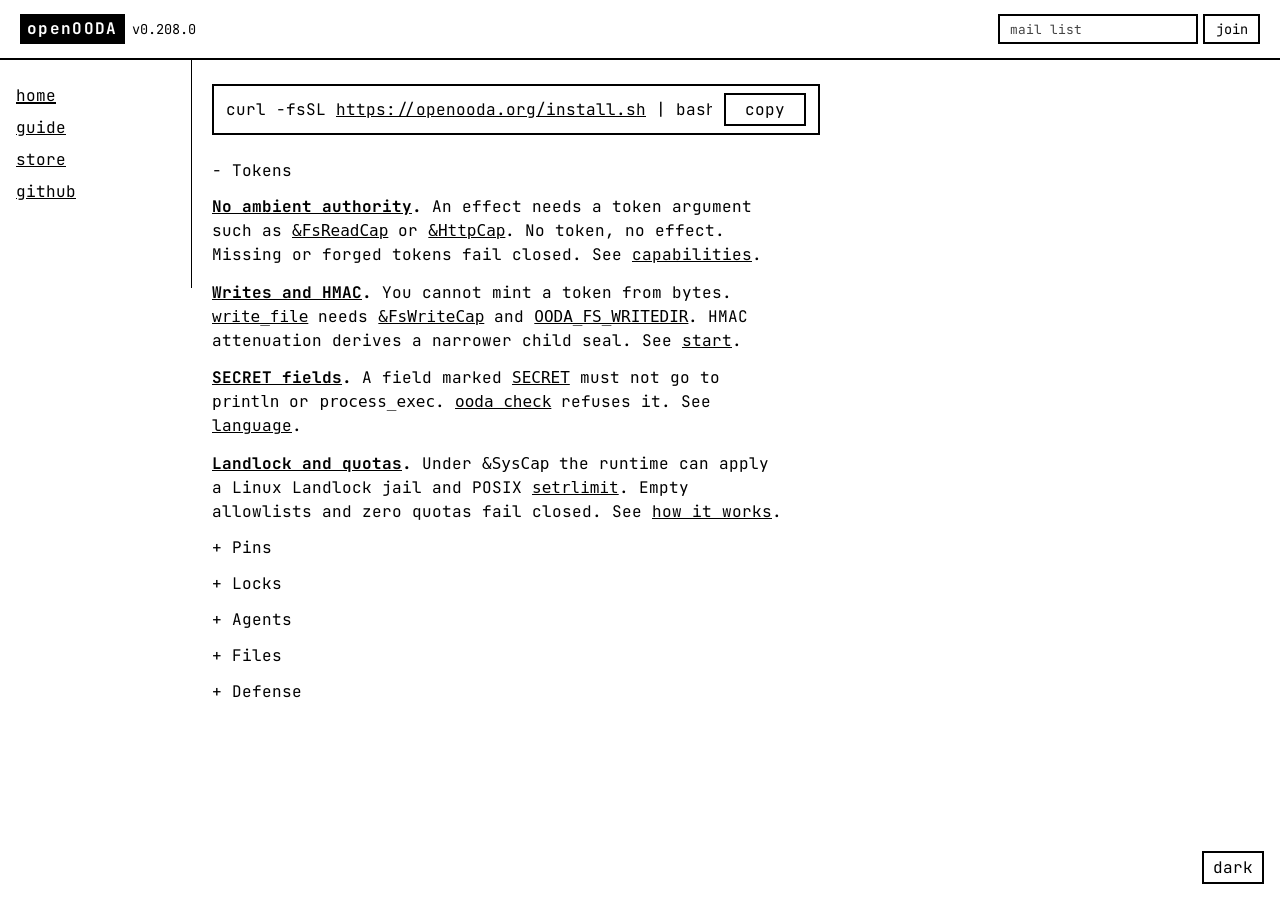
==== index.html @ 8b8ad695 "UI: widen email input box and center install.sh in bordered container" ====
<!DOCTYPE html>
<html lang="en">
<head>
  <meta charset="utf-8">
  <meta name="viewport" content="width=device-width, initial-scale=1">
  <title>openOODA</title>
  <meta name="description" content="openOODA">
  <link rel="icon" href="favicon.svg" type="image/svg+xml">
  <meta property="og:title" content="openOODA">
  <meta property="og:description" content="openOODA">
  <meta property="og:url" content="https://openooda.org/">
  <meta property="og:image" content="https://openooda.org/og.png">
  <meta property="og:image:type" content="image/png">
  <meta property="og:image:width" content="1200">
  <meta property="og:image:height" content="630">
  <meta name="twitter:card" content="summary_large_image">
  <link rel="preconnect" href="https://fonts.googleapis.com">
  <link rel="preconnect" href="https://fonts.gstatic.com" crossorigin>
  <link href="https://fonts.googleapis.com/css2?family=JetBrains+Mono:wght@400;700&display=swap" rel="stylesheet">
  <script>
    (function () {
      var m = document.cookie.match(/(?:^|; )ooda-theme=([^;]*)/);
      var t = (m && m[1] === "dark") || (typeof localStorage !== "undefined" && localStorage.getItem("ooda-theme") === "dark") ? "dark" : "light";
      document.documentElement.setAttribute("data-theme", t);
    })();
  </script>
  <style>
    :root { --bg: #fff; --fg: #000; --muted: #444; }
    html[data-theme="dark"] { --bg: #000; --fg: #e8e8e8; --muted: #9a9a9a; }
    html { background: var(--bg); color: var(--fg); height: 100%; }
    body {
      margin: 0;
      min-height: 100vh;
      display: flex;
      flex-direction: column;
      font-family: "JetBrains Mono", ui-monospace, SFMono-Regular, Menlo, Consolas, "Liberation Mono", monospace;
      font-size: 16px;
      line-height: 1.5;
    }
    header {
      position: sticky; top: 0; z-index: 10; background: var(--bg);
      display: flex; flex-wrap: wrap; align-items: center; justify-content: space-between;
      gap: 0.75rem 1.25rem; padding: 0.85rem 1.25rem; border-bottom: 2px solid var(--fg);
    }
    .brand-row { display: flex; align-items: baseline; gap: 0.45rem; }
    .brand {
      font-weight: 700; letter-spacing: 0.08em; color: var(--bg);
      background: var(--fg); padding: 0.2rem 0.45rem; text-decoration: none; white-space: nowrap;
    }
    .ver { font-size: 0.85rem; white-space: nowrap; color: var(--fg); text-decoration: none; }
    .ver:hover { text-decoration: underline; text-decoration-thickness: 2px; }
    #copy {
      font: inherit; background: var(--bg); color: var(--fg);
      border: 2px solid var(--fg); padding: 0.15rem 0.55rem; cursor: pointer; white-space: nowrap;
    }
    #copy {
      min-width: 6ch;
      text-align: center;
      box-sizing: content-box;
    }
    #copy.is-on {
      background: var(--fg);
      color: var(--bg);
    }
    .header-actions {
      display: flex;
      align-items: center;
      gap: 0.5rem;
    }
    .mail-header {
      display: flex;
      align-items: center;
      gap: 0.35rem;
      margin: 0;
    }
    .mail-header input[type="email"] {
      font: inherit;
      background: var(--bg);
      color: var(--fg);
      border: 2px solid var(--fg);
      padding: 0.2rem 0.65rem;
      width: 25ch;
      min-width: 0;
      box-sizing: border-box;
      font-size: 0.85rem;
    }
    .mail-header input[type="email"]::placeholder {
      color: var(--muted);
      font-size: 0.8rem;
    }
    .mail-header #join {
      font: inherit;
      background: var(--bg);
      color: var(--fg);
      border: 2px solid var(--fg);
      padding: 0.2rem 0.65rem;
      cursor: pointer;
      white-space: nowrap;
      min-width: 5ch;
      text-align: center;
      box-sizing: border-box;
      font-size: 0.85rem;
    }
    .mail-header #join.is-on {
      background: var(--fg);
      color: var(--bg);
    }
    .mail-header .hp {
      position: absolute;
      left: -9999px;
      width: 1px;
      height: 1px;
      overflow: hidden;
    }
    .install {
      display: flex;
      flex-direction: row;
      align-items: center;
      justify-content: space-between;
      border: 2px solid var(--fg);
      background: var(--bg);
      padding: 0.45rem 0.75rem;
      margin: 0 0 1.5rem;
      width: 100%;
      max-width: 38rem;
      box-sizing: border-box;
      gap: 0.75rem;
    }
    .install-cmd {
      font: inherit;
      white-space: nowrap;
      flex: 1;
      text-align: center;
      overflow-x: auto;
    }
    .wrap { display: grid; grid-template-columns: 12rem 1fr; max-width: 60rem; flex: 1 0 auto; }
    .col { display: flex; flex-direction: column; min-width: 0; }
    aside {
      border-right: 1px solid var(--fg); padding: 1.25rem 1rem 5rem;
      position: sticky; top: 3.4rem; align-self: start;
    }
    .global a { display: block; color: var(--fg); padding: 0.25rem 0; text-align: left; }
    .global a.active { text-decoration: underline; text-decoration-thickness: 2px; }
    main { padding: 1.5rem 1.25rem 1.5rem; max-width: 44rem; min-width: 0; flex: 1 0 auto; }
    p { margin: 0 0 1.25rem; max-width: 36rem; }
    pre {
      margin: 0 0 1.25rem; padding: 0.55rem 0.7rem;
      border: 1px solid var(--fg); width: max-content; max-width: 100%;
      overflow: auto; white-space: nowrap; box-sizing: border-box;
    }
    .drop { margin: 0 0 0.75rem; max-width: 40rem; }
    .drop summary {
      cursor: pointer; list-style: none; width: max-content;
    }
    .drop summary::-webkit-details-marker { display: none; }
    .drop summary::before { content: "+ "; }
    .drop[open] summary::before { content: "− "; }
    .drop-body { margin-top: 0.75rem; }
    .drop-body p { margin: 0 0 0.85rem; }
    .drop-body p:last-child { margin-bottom: 0; }
    .drop-body strong { font-weight: 700; }
    .drop-body pre {
      width: auto; max-width: 100%; white-space: pre;
      margin: 0; overflow: auto;
    }
    .drop-body ul { margin: 0; padding-left: 1.2rem; }
    .drop-body li { margin: 0.25rem 0; }
    a { color: var(--fg); }
    a:hover { text-decoration-thickness: 2px; }
    #theme {
      position: fixed; right: 1rem; bottom: 1rem; z-index: 20;
      font: inherit; background: var(--bg); color: var(--fg);
      border: 2px solid var(--fg); padding: 0.15rem 0.55rem; cursor: pointer; white-space: nowrap;
    }
    #skip {
      position: absolute; left: 0.5rem; top: 0.5rem; z-index: 30;
      background: var(--bg); color: var(--fg); padding: 0.15rem 0.45rem;
      clip-path: inset(50%); width: 1px; height: 1px; overflow: hidden;
    }
    #skip:focus {
      clip-path: none; width: auto; height: auto; overflow: visible;
      outline: 2px solid var(--fg);
    }
    @media (max-width: 800px) {
      body { font-size: 14.5px; }
      header { padding: 0.75rem 1rem; }
      .wrap { grid-template-columns: 1fr; width: 100%; }
      aside {
        position: static;
        border-right: 0;
        border-bottom: 1px solid var(--fg);
        padding: 0.65rem 1rem;
        display: flex;
        flex-wrap: wrap;
        align-items: center;
        justify-content: space-between;
        gap: 0.5rem 1rem;
      }
      .global {
        display: flex;
        flex-wrap: wrap;
        gap: 0.4rem 1.25rem;
      }
      .global a {
        display: inline-block;
        padding: 0.25rem 0;
        min-height: auto;
      }
      #theme { min-height: 44px; }
      main {
        padding: 1.25rem 1rem;
      }
      .install {
        display: flex;
        flex-direction: row;
        align-items: center;
        width: 100%;
        box-sizing: border-box;
        border: 2px solid var(--fg);
        background: var(--bg);
        margin: 0 0 1.25rem;
      }
      .install-cmd {
        flex: 1;
        text-align: center;
        padding: 0.6rem 0.75rem;
        overflow-x: auto;
        white-space: nowrap;
        font-size: 0.85rem;
        -webkit-overflow-scrolling: touch;
      }
      #copy {
        border: 0;
        border-left: 1px solid var(--fg);
        padding: 0 0.85rem;
        min-height: 44px;
        min-width: 7ch;
      }
      .mail-header input[type="email"] {
        min-height: 38px;
        padding: 0.4rem 0.6rem;
      }
      .mail-header #join {
        min-height: 38px;
        padding: 0.4rem 0.75rem;
      }
      .drop summary {
        min-height: 40px;
        display: flex;
        align-items: center;
        font-weight: 700;
      }
      .drop-body pre {
        -webkit-overflow-scrolling: touch;
      }
    }
    @media (max-width: 480px) {
      body { font-size: 13.5px; line-height: 1.5; }
      header { padding: 0.65rem 0.85rem; gap: 0.5rem; }
      .header-actions { width: 100%; justify-content: space-between; }
      .mail-header { flex: 1; }
      .mail-header input[type="email"] { flex: 1; width: 100%; min-height: 36px; }
      .mail-header #join { min-height: 36px; }
      #theme { min-height: 44px; }
      main { padding: 1rem 0.85rem; }
      .brand { font-size: 0.95rem; }
      .install-cmd { font-size: 0.8rem; padding: 0.5rem 0.6rem; }
      aside { flex-direction: column; align-items: flex-start; gap: 0.5rem; padding: 0.65rem 0.85rem; }
    }
    @media print {
      html, body { background: #fff; color: #000; }
      #skip, #gh, #theme, #copy, header, aside, .mail-header { display: none !important; }
      .wrap, .col { display: block; max-width: none; }
      main { padding: 0; max-width: none; }
      a { color: #000; }
    }
  </style>
</head>
<body>
  <a id="skip" href="/guide/">guide</a>
  <header>
    <div class="brand-row">
      <a class="brand" href="/">openOODA</a>
      <a class="ver" href="https://github.com/openOODA/ooda/releases" title="GitHub release notes">v0.208.0</a>
    </div>
    <div class="header-actions">
      <form class="mail-header" id="mail" action="https://collect.openooda.org/v1/emails" method="post">
        <input type="email" name="email" placeholder="mail list" autocomplete="email" required>
        <input class="hp" type="text" name="website" tabindex="-1" autocomplete="off">
        <button type="submit" id="join">join</button>
      </form>
    </div>
  </header>
  <div class="wrap">
    <aside>
      <nav class="global">
        <a class="active" href="/">home</a>
        <a href="/guide/">guide</a>
        <a href="https://registry.openooda.org/">store</a>
        <a id="gh" href="https://github.com/openOODA">github</a>
      </nav>
    </aside>
    <div class="col">
    <main>
      <div class="install">
        <span class="install-cmd">curl -fsSL <a href="https://openooda.org/install.sh">https://openooda.org/install.sh</a> | bash</span>
        <button type="button" id="copy">copy</button>
      </div>
      <details class="drop" open>
        <summary>Tokens</summary>
        <div class="drop-body">
          <p><strong><a href="/guide/#Safety.oot">No ambient authority</a>.</strong> An effect needs a token argument such as <a href="/guide/#Safety.oot"><code>&amp;FsReadCap</code></a> or <a href="/guide/#Safety.oot"><code>&amp;HttpCap</code></a>. No token, no effect. Missing or forged tokens fail closed. See <a href="/guide/#Safety.oot">capabilities</a>.</p>
          <p><strong><a href="/guide/#Safety.oot">Writes and HMAC</a>.</strong> You cannot mint a token from bytes. <a href="/guide/#Safety.oot"><code>write_file</code></a> needs <a href="/guide/#Safety.oot"><code>&amp;FsWriteCap</code></a> and <a href="/guide/#Options.oot"><code>OODA_FS_WRITEDIR</code></a>. HMAC attenuation derives a narrower child seal. See <a href="/guide/#Use.oot">start</a>.</p>
          <p><strong><a href="/guide/#Language.oot">SECRET fields</a>.</strong> A field marked <a href="/guide/#Safety.oot"><code>SECRET</code></a> must not go to <code>println</code> or <code>process_exec</code>. <a href="/guide/#Options.oot"><code>ooda check</code></a> refuses it. See <a href="/guide/#Language.oot">language</a>.</p>
          <p><strong><a href="/guide/#Safety.oot">Landlock and quotas</a>.</strong> Under <code>&amp;SysCap</code> the runtime can apply a Linux Landlock jail and POSIX <a href="/guide/#Options.oot"><code>setrlimit</code></a>. Empty allowlists and zero quotas fail closed. See <a href="/guide/#Limits.oot">how it works</a>.</p>
        </div>
      </details>
      <details class="drop">
      <details class="drop">
        <summary>Libraries</summary>
        <div class="drop-body">
          <p><strong><a href="/guide/#Home.oot">Wire packs</a>.</strong> HTTP/2 writes a 9-byte header and a 24-bit length. WebSocket applies a 4-byte XOR mask. DNS builds QNAME labels. MQTT encodes remaining length. Encode then decode recovers the fields. See <a href="/guide/#Home.oot">home</a>.</p>
          <p><strong><a href="/guide/#Home.oot">Crypto</a>.</strong> ChaCha20-Poly1305 open fails closed on a bad tag. Ed25519 multiplies points. Shamir needs k shares. TOTP builds 6-digit and 8-digit codes on 30-second steps.</p>
          <p><strong><a href="/guide/#Home.oot">Matrices and files</a>.</strong> BLAS, LU, and QR run on small Float matrices. Inspectors read ELF64, Mach-O, and WASM headers. Huffman and LZ77 restore source bytes.</p>
        </div>
      </details>
        <summary>Pins</summary>
        <div class="drop-body">
          <p><strong><a href="/guide/#Packages.oot">Package identity</a>.</strong> The lock line carries a sha256 of the bytes. A different byte string is a different package. <a href="/guide/#Packages.oot"><code>ooda launch --exec</code></a> checks sha, caps, and yank before it runs. See <a href="/guide/#Packages.oot">packages</a>.</p>
          <p><strong><a href="/guide/#Safety.oot">Foreign ELF</a>.</strong> A foreign ELF does not receive openOODA tokens. Undeclared caps are refused. See <a href="/guide/#Safety.oot">capabilities</a>.</p>
          <p><strong><a href="/guide/#Safety.oot">Measured isolate</a>.</strong> The isolate hash covers payload, token, and domain. It is a hash. It is not a hardware enclave. See <a href="/guide/#Limits.oot">how it works</a>.</p>
        </div>
      </details>
      <details class="drop">
        <summary>Locks</summary>
        <div class="drop-body">
          <p><strong><a href="/guide/#Packages.oot">Lock line</a>.</strong> Each lock is <code>name@version#sha256#CapName</code>. The cap name is the token that package may use. See <a href="/guide/#Safety.oot">capabilities</a>.</p>
          <p><strong><a href="https://registry.openooda.org/">Store and 402</a>.</strong> <a href="/guide/#Packages.oot"><code>ooda add hello</code></a> uses the stock store. A package may quote HTTP 402 / x402. See <a href="/guide/#Pay.oot">pay</a>.</p>
          <p>More: <a href="/guide/#Packages.oot">packages</a>, <a href="/guide/#Safety.oot">pins</a>, <a href="/guide/#Morpher.oot">active defense</a>.</p>
        </div>
      </details>
      <details class="drop">
        <summary>Agents</summary>
        <div class="drop-body">
          <p><strong><a href="/guide/#Options.oot">Small tools</a>.</strong> Use <a href="/guide/#Options.oot"><code>outline</code></a>, <a href="/guide/#Options.oot"><code>reflect</code></a>, <a href="/guide/#Use.oot"><code>fix</code></a>, and <a href="/guide/#Options.oot"><code>patch</code></a> on one file or one function. Do not dump a full emit. See <a href="/guide/#Language.oot">language</a>.</p>
          <p><strong><a href="/guide/#Options.oot">Machine diagnostics</a>.</strong> <a href="/guide/#Options.oot"><code>ooda lsp</code></a> completes on <code>&amp;</code>. <a href="/guide/#Options.oot"><code>check --json-errors</code></a> prints structured errors. See <a href="/guide/#Options.oot">commands</a>.</p>
        </div>
      </details>
      <details class="drop">
        <summary>Files</summary>
        <div class="drop-body">
          <ul>
            <li><code>~/.local/bin/<a href="/guide/#Options.oot">ooda</a></code> — the <a href="/guide/#Options.oot">command driver</a></li>
            <li><code>~/.local/bin/<a href="/guide/#Limits.oot">oodac</a></code> — the single-pass <a href="/guide/#Limits.oot">compiler</a></li>
            <li><code>~/.local/share/ooda/<a href="/guide/#Packages.oot">std</a>/</code> — verified <a href="/guide/#Language.oot">standard library</a></li>
            <li><code>~/.local/share/ooda/<a href="/guide/#Limits.oot">runtime</a>/</code> — minimal C runtime for <a href="/guide/#Use.oot"><code>ooda run</code></a></li>
            <li><code>~/.local/share/ooda/share/fixtures/<a href="/guide/#Use.oot">hello.oo</a></code> — canonical entry fixture</li>
            <li><code>~/.config/ooda/<a href="/guide/#Options.oot">env</a></code> — hermetic <code>PATH</code> and <code>OODA_*</code> variables</li>
          </ul>
          <p><code>. ~/.config/ooda/env</code></p>
          <p><strong><a href="/guide/#Limits.oot">Product path</a>.</strong> <a href="/guide/#Use.oot"><code>ooda check</code></a> typechecks. <a href="/guide/#Use.oot"><code>ooda run</code></a> emits C, compiles with host <code>gcc</code>, and execs. <a href="/guide/#Use.oot"><code>ooda test</code></a> runs <code>verify</code>. See <a href="/guide/#Options.oot">commands</a>.</p>
        </div>
      </details>
      <details class="drop">
        <summary>Defense</summary>
        <div class="drop-body">
          <p><strong><a href="/guide/#Morpher.oot">Defense on by default</a>.</strong> Everyday <code>emit-c</code> keeps binary defense on. Use <code>--plain</code> or <code>--debug</code> to opt out. See <a href="/guide/#Morpher.oot">active defense</a>.</p>
          <p><strong><a href="/guide/#Morpher.oot">What the morpher does</a>.</strong> It can flatten control flow, permute blocks, and rewrite gadget-like byte runs. String encrypt and decoy symbols live on that page. See <a href="/guide/#Limits.oot">how it works</a>.</p>
          <p><strong><a href="/guide/#Safety.oot">Tokens still bind</a>.</strong> A morphed binary does not mint <code>&amp;FsReadCap</code> or <code>&amp;ProcessCap</code>. Landlock still needs <code>&amp;SysCap</code>. Read <a href="/guide/#Safety.oot">capabilities</a>.</p>
        </div>
      </details>
    </main>
    </div>
  </div>
  <button type="button" id="theme">dark</button>
  <script>
    (function () {
      var key = "ooda-theme";
      function apply(t) {
        document.documentElement.setAttribute("data-theme", t);
        var b = document.getElementById("theme");
        if (b) b.textContent = t === "dark" ? "light" : "dark";
      }
      apply(document.documentElement.getAttribute("data-theme") || "light");
      var b = document.getElementById("theme");
      if (b) b.onclick = function () {
        var n = document.documentElement.getAttribute("data-theme") === "dark" ? "light" : "dark";
        localStorage.setItem(key, n);
        document.cookie = key + "=" + n + ";path=/;domain=.openooda.org;max-age=31536000;SameSite=Lax";
        apply(n);
      };
      var copy = document.getElementById("copy");
      var cmd = "curl -fsSL https://openooda.org/install.sh | bash";
      function copied() {
        if (!copy) return;
        copy.textContent = "copied";
        copy.className = "is-on";
      }
      function fallback() {
        var ta = document.createElement("textarea");
        ta.value = cmd;
        ta.setAttribute("readonly", "");
        ta.style.position = "fixed";
        ta.style.left = "-9999px";
        document.body.appendChild(ta);
        ta.select();
        var did = false;
        try { did = document.execCommand("copy"); } catch (e) {}
        document.body.removeChild(ta);
        if (did) copied();
      }
      if (copy) copy.onclick = function () {
        if (navigator.clipboard && navigator.clipboard.writeText) {
          navigator.clipboard.writeText(cmd).then(copied, fallback);
          return;
        }
        fallback();
      };
      window.addEventListener("beforeprint", function () {
        document.querySelectorAll("details").forEach(function (d) { d.setAttribute("open", ""); });
      });
      var mail = document.getElementById("mail");
      if (mail) mail.addEventListener("submit", function (ev) {
        ev.preventDefault();
        var btn = document.getElementById("join");
        var email = (mail.email && mail.email.value) || "";
        var website = (mail.website && mail.website.value) || "";
        function fail() {
          if (btn) { btn.textContent = "join"; btn.className = ""; }
        }
        function ok() {
          if (btn) { btn.textContent = "joined"; btn.className = "is-on"; }
          if (mail.email) mail.email.value = "";
        }
        fetch("https://collect.openooda.org/v1/emails", {
          method: "POST",
          credentials: "omit",
          headers: { "Content-Type": "application/json" },
          body: JSON.stringify({ email: email, website: website, source: "home" })
        }).then(function (r) {
          if (r.ok) ok(); else fail();
        }).catch(fail);
      });
    })();
  </script>
</body>
</html>
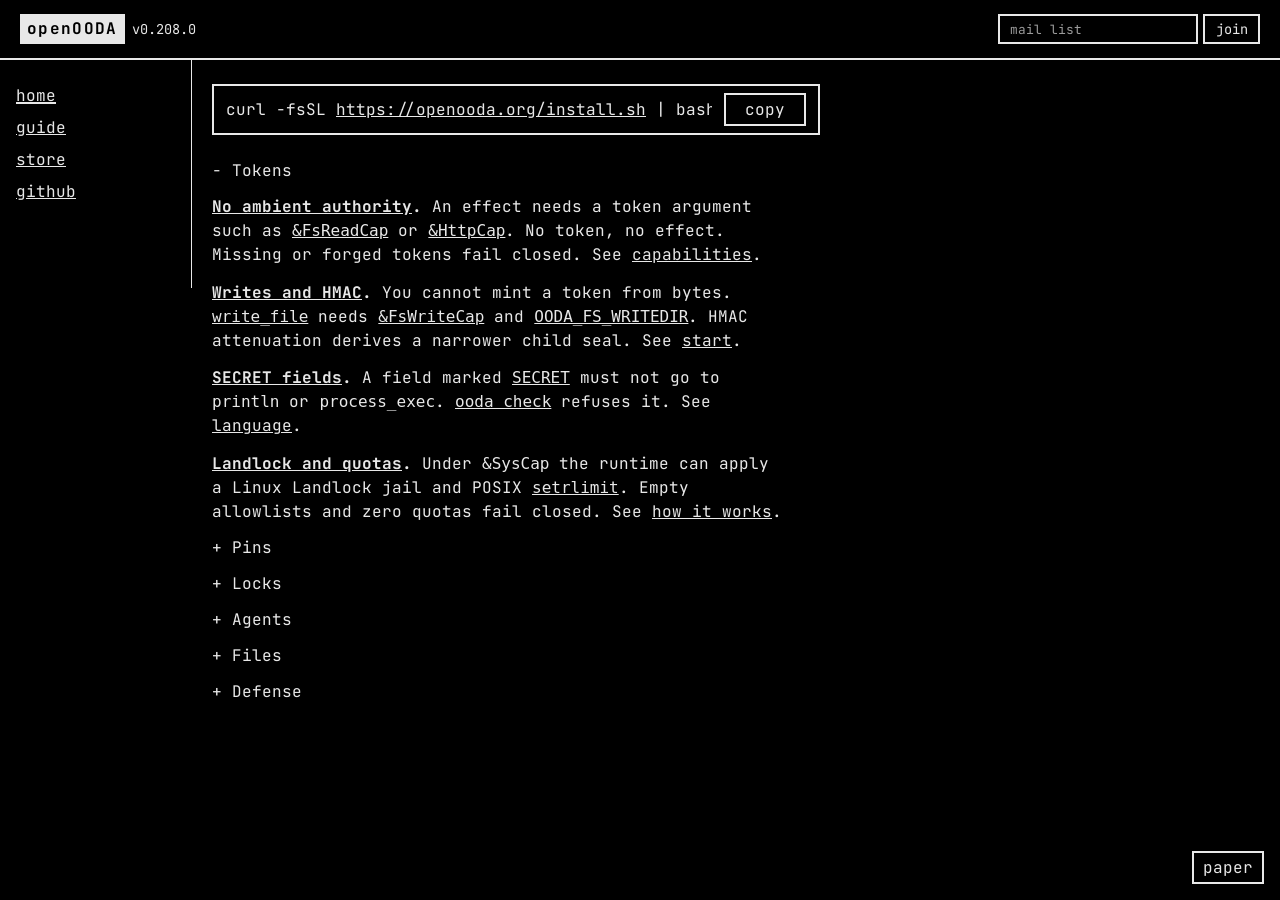
==== commit eec92083: "feat(ui): install complete 9-stage 5-letter chromatic rainbow themes and cycler across all pages" ====
--- a/index.html
+++ b/index.html
@@ -19,14 +19,24 @@
   <link href="https://fonts.googleapis.com/css2?family=JetBrains+Mono:wght@400;700&display=swap" rel="stylesheet">
   <script>
     (function () {
+      var THEMES = ["night", "paper", "magma", "flare", "solar", "cyber", "frost", "tokyo", "laser"];
       var m = document.cookie.match(/(?:^|; )ooda-theme=([^;]*)/);
-      var t = (m && m[1] === "dark") || (typeof localStorage !== "undefined" && localStorage.getItem("ooda-theme") === "dark") ? "dark" : "light";
+      var stored = (m && m[1]) || (typeof localStorage !== "undefined" && localStorage.getItem("ooda-theme"));
+      var t = (stored && THEMES.indexOf(stored) !== -1) ? stored : "night";
       document.documentElement.setAttribute("data-theme", t);
     })();
   </script>
   <style>
-    :root { --bg: #fff; --fg: #000; --muted: #444; }
-    html[data-theme="dark"] { --bg: #000; --fg: #e8e8e8; --muted: #9a9a9a; }
+    :root { --bg: #000000; --fg: #e8e8e8; --muted: #9a9a9a; --panel: #141414; }
+    html[data-theme="night"] { --bg: #000000; --fg: #e8e8e8; --muted: #9a9a9a; --panel: #141414; }
+    html[data-theme="paper"] { --bg: #ffffff; --fg: #000000; --muted: #444444; --panel: #f2f2f2; }
+    html[data-theme="magma"] { --bg: #140d0f; --fg: #ff6b6b; --muted: #a34848; --panel: #221216; }
+    html[data-theme="flare"] { --bg: #181008; --fg: #ffa726; --muted: #a86520; --panel: #26170a; }
+    html[data-theme="solar"] { --bg: #002b36; --fg: #ffd166; --muted: #93a1a1; --panel: #073642; }
+    html[data-theme="cyber"] { --bg: #040a06; --fg: #00ff66; --muted: #008833; --panel: #08170c; }
+    html[data-theme="frost"] { --bg: #16202a; --fg: #80ffea; --muted: #5c8d99; --panel: #1f2d3a; }
+    html[data-theme="tokyo"] { --bg: #1a1b26; --fg: #7dcfff; --muted: #565f89; --panel: #24283b; }
+    html[data-theme="laser"] { --bg: #18122b; --fg: #ea047e; --muted: #8b5cf6; --panel: #251b3d; }
     html { background: var(--bg); color: var(--fg); height: 100%; }
     body {
       margin: 0;
@@ -372,19 +382,26 @@
     </main>
     </div>
   </div>
-  <button type="button" id="theme">dark</button>
+  <button type="button" id="theme">paper</button>
   <script>
     (function () {
       var key = "ooda-theme";
+      var THEMES = ["night", "paper", "magma", "flare", "solar", "cyber", "frost", "tokyo", "laser"];
       function apply(t) {
+        if (THEMES.indexOf(t) === -1) t = "night";
         document.documentElement.setAttribute("data-theme", t);
         var b = document.getElementById("theme");
-        if (b) b.textContent = t === "dark" ? "light" : "dark";
-      }
-      apply(document.documentElement.getAttribute("data-theme") || "light");
+        if (b) {
+          var nextIdx = (THEMES.indexOf(t) + 1) % THEMES.length;
+          b.textContent = THEMES[nextIdx];
+        }
+      }
+      apply(document.documentElement.getAttribute("data-theme") || "night");
       var b = document.getElementById("theme");
       if (b) b.onclick = function () {
-        var n = document.documentElement.getAttribute("data-theme") === "dark" ? "light" : "dark";
+        var cur = document.documentElement.getAttribute("data-theme") || "night";
+        var nextIdx = (THEMES.indexOf(cur) + 1) % THEMES.length;
+        var n = THEMES[nextIdx];
         localStorage.setItem(key, n);
         document.cookie = key + "=" + n + ";path=/;domain=.openooda.org;max-age=31536000;SameSite=Lax";
         apply(n);
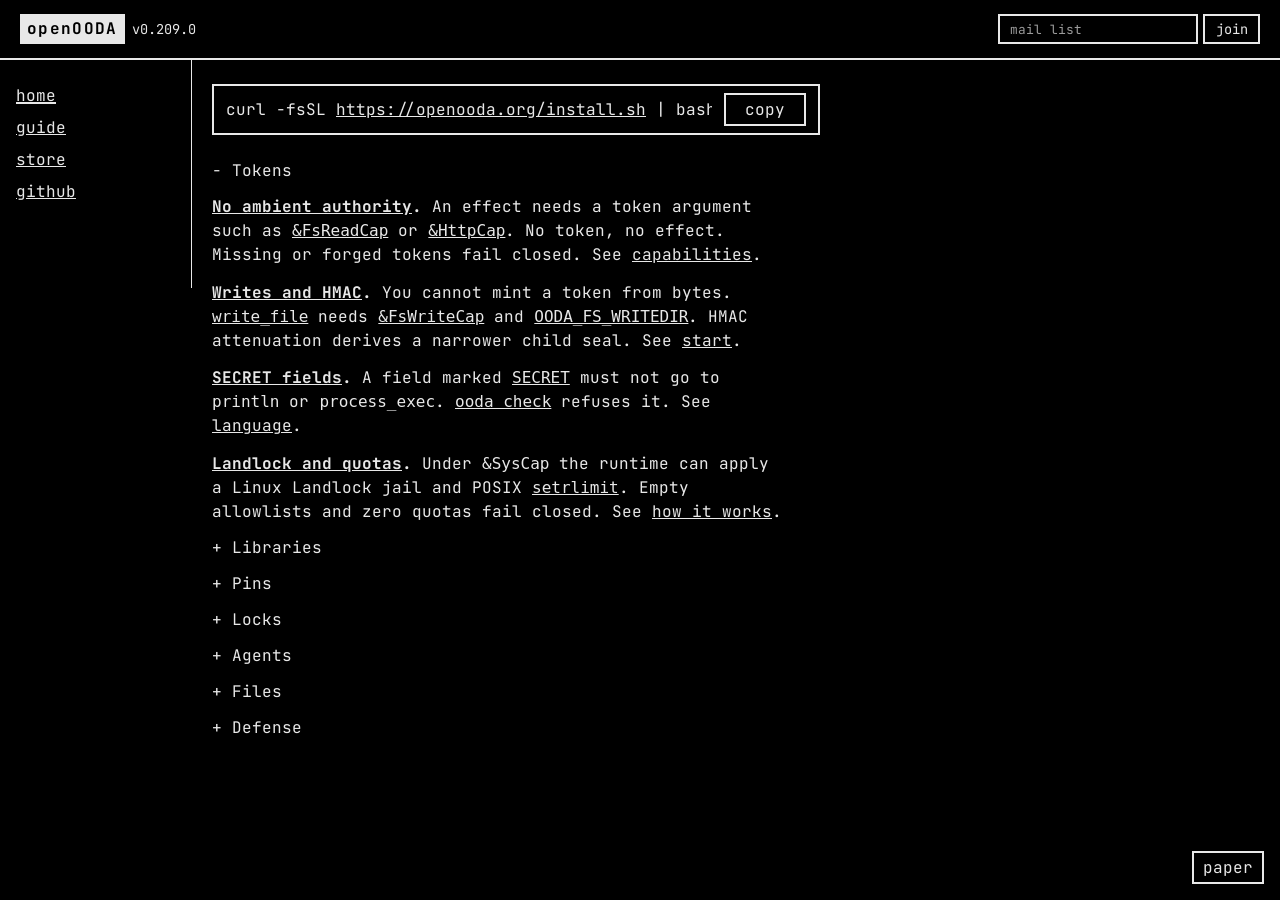
==== commit aa27ec50: "release: v0.209.0 door and guide Update the pin. Record database wire, collections, geometry, and DS" ====
--- a/index.html
+++ b/index.html
@@ -291,7 +291,7 @@
   <header>
     <div class="brand-row">
       <a class="brand" href="/">openOODA</a>
-      <a class="ver" href="https://github.com/openOODA/ooda/releases" title="GitHub release notes">v0.208.0</a>
+      <a class="ver" href="https://github.com/openOODA/ooda/releases" title="GitHub release notes">v0.209.0</a>
     </div>
     <div class="header-actions">
       <form class="mail-header" id="mail" action="https://collect.openooda.org/v1/emails" method="post">
@@ -326,14 +326,15 @@
         </div>
       </details>
       <details class="drop">
-      <details class="drop">
         <summary>Libraries</summary>
         <div class="drop-body">
-          <p><strong><a href="/guide/#Home.oot">Wire packs</a>.</strong> HTTP/2 writes a 9-byte header and a 24-bit length. WebSocket applies a 4-byte XOR mask. DNS builds QNAME labels. MQTT encodes remaining length. Encode then decode recovers the fields. See <a href="/guide/#Home.oot">home</a>.</p>
+          <p><strong><a href="/guide/#Home.oot">Wire packs</a>.</strong> HTTP/2 writes a 9-byte header and a 24-bit length. WebSocket applies a 4-byte XOR mask. DNS builds QNAME labels. MQTT encodes remaining length. PostgreSQL v3 packs StartupMessage and Query. MySQL packs handshake v10 and COM_QUERY. RESP recovers plus, minus, colon, dollar, and star. Encode then decode recovers the fields. See <a href="/guide/#Home.oot">home</a>.</p>
           <p><strong><a href="/guide/#Home.oot">Crypto</a>.</strong> ChaCha20-Poly1305 open fails closed on a bad tag. Ed25519 multiplies points. Shamir needs k shares. TOTP builds 6-digit and 8-digit codes on 30-second steps.</p>
-          <p><strong><a href="/guide/#Home.oot">Matrices and files</a>.</strong> BLAS, LU, and QR run on small Float matrices. Inspectors read ELF64, Mach-O, and WASM headers. Huffman and LZ77 restore source bytes.</p>
-        </div>
-      </details>
+          <p><strong><a href="/guide/#Home.oot">Matrices, geometry, and files</a>.</strong> BLAS, LU, and QR run on small Float matrices. vec2 and vec3 compute dot, cross, and reflection. look_at and perspective are not identity. An R-tree answers overlap and nearest-neighbor. A convex hull has positive area. Inspectors read ELF64, Mach-O, and WASM headers. Huffman and LZ77 restore source bytes.</p>
+          <p><strong><a href="/guide/#Home.oot">Collections and DSP</a>.</strong> A B-tree splits full nodes. A Bloom filter never misses an inserted key. LRU evicts the least-recent key. A skip list stays ordered. Gaussian, Sobel, and Laplacian change pixels. A biquad low-pass and high-pass differ on a DC step. Linear and sinc resample change length with the sample-rate ratio.</p>
+        </div>
+      </details>
+      <details class="drop">
         <summary>Pins</summary>
         <div class="drop-body">
           <p><strong><a href="/guide/#Packages.oot">Package identity</a>.</strong> The lock line carries a sha256 of the bytes. A different byte string is a different package. <a href="/guide/#Packages.oot"><code>ooda launch --exec</code></a> checks sha, caps, and yank before it runs. See <a href="/guide/#Packages.oot">packages</a>.</p>
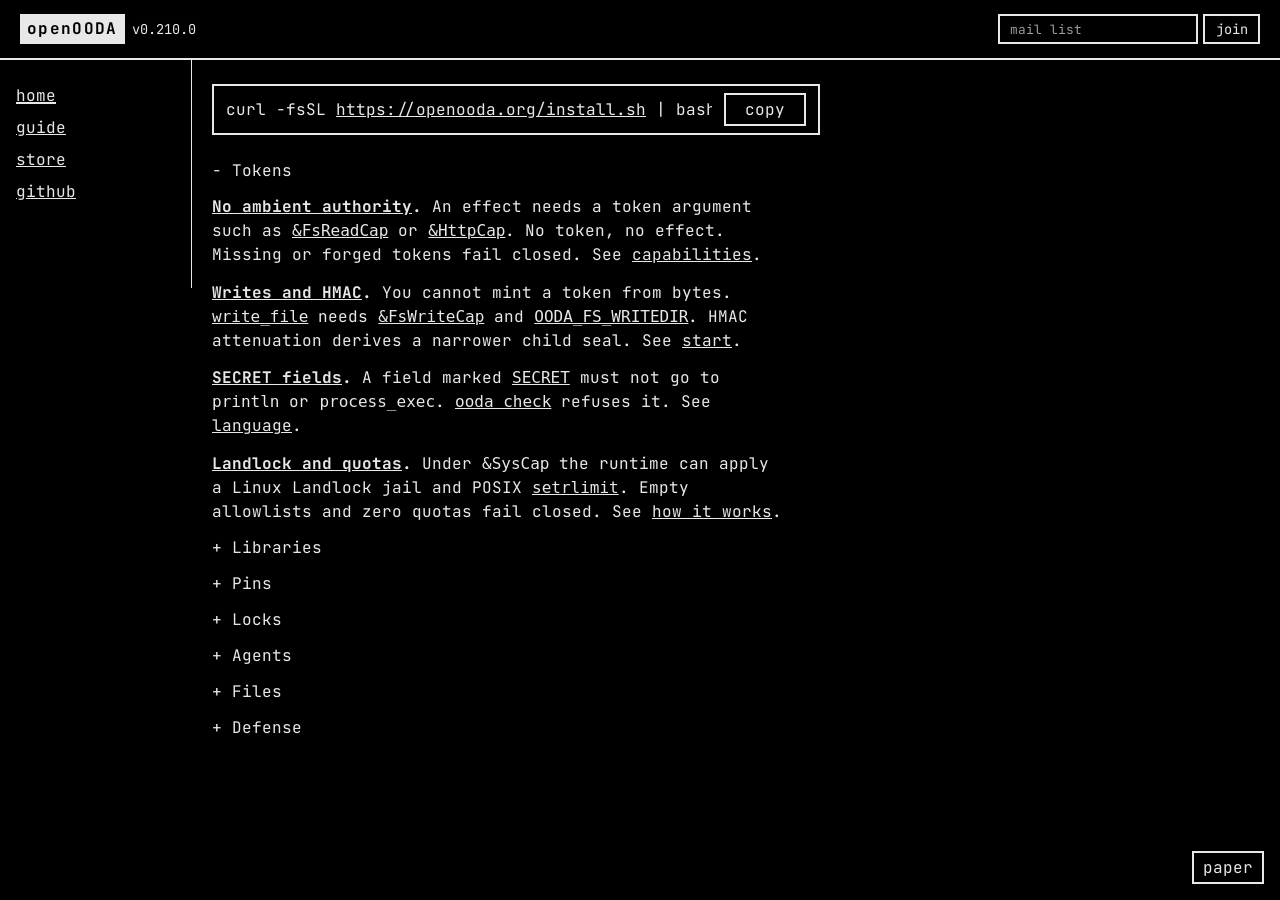
==== commit 843e4b33: "release: update website pages and installer pin to v0.210.0" ====
--- a/index.html
+++ b/index.html
@@ -291,7 +291,7 @@
   <header>
     <div class="brand-row">
       <a class="brand" href="/">openOODA</a>
-      <a class="ver" href="https://github.com/openOODA/ooda/releases" title="GitHub release notes">v0.209.0</a>
+      <a class="ver" href="https://github.com/openOODA/ooda/releases" title="GitHub release notes">v0.210.0</a>
     </div>
     <div class="header-actions">
       <form class="mail-header" id="mail" action="https://collect.openooda.org/v1/emails" method="post">
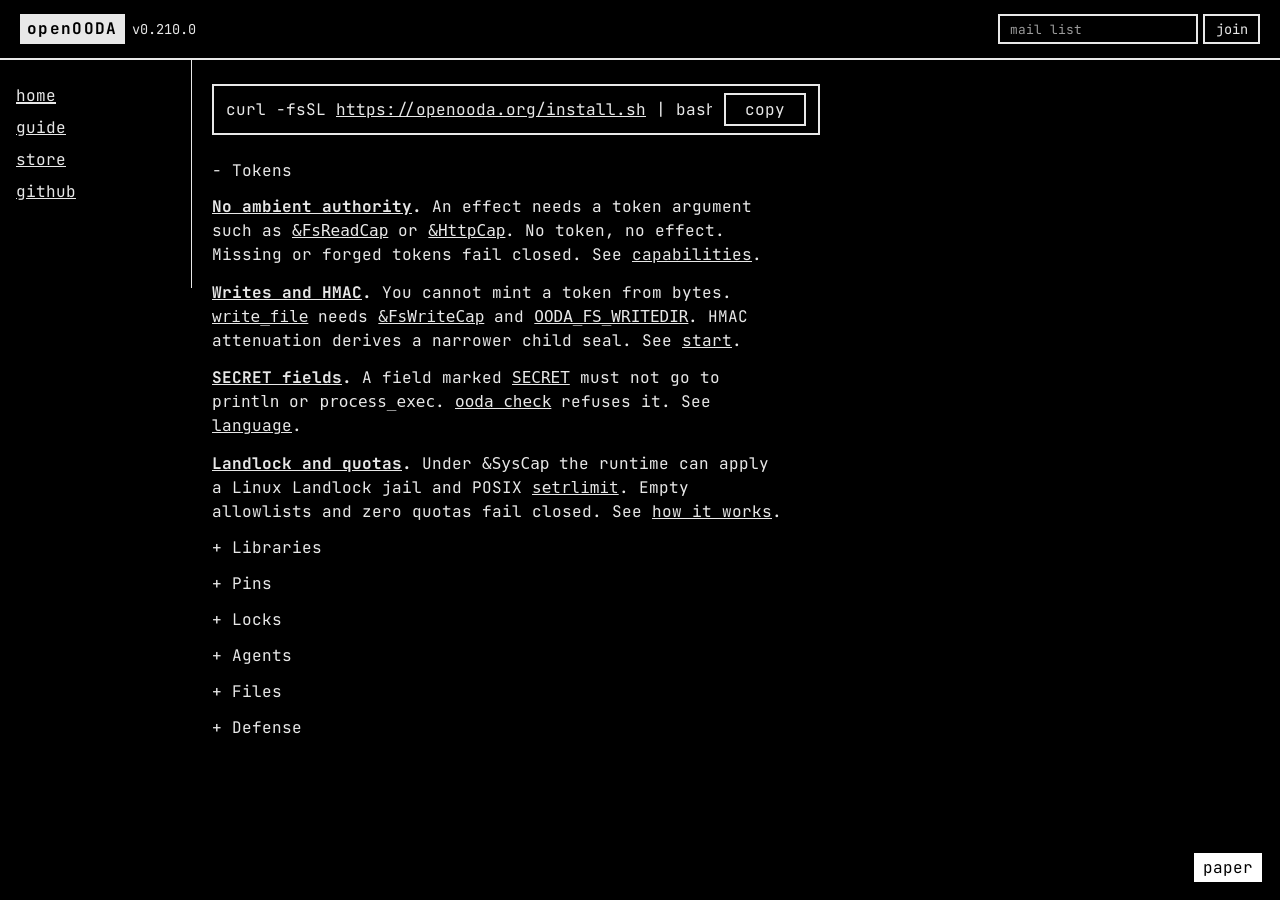
==== commit 7e5703b6: "feat(ui): style theme toggle button with next-theme color preview" ====
--- a/index.html
+++ b/index.html
@@ -27,16 +27,16 @@
     })();
   </script>
   <style>
-    :root { --bg: #000000; --fg: #e8e8e8; --muted: #9a9a9a; --panel: #141414; }
-    html[data-theme="night"] { --bg: #000000; --fg: #e8e8e8; --muted: #9a9a9a; --panel: #141414; }
-    html[data-theme="paper"] { --bg: #ffffff; --fg: #000000; --muted: #444444; --panel: #f2f2f2; }
-    html[data-theme="magma"] { --bg: #140d0f; --fg: #ff6b6b; --muted: #a34848; --panel: #221216; }
-    html[data-theme="flare"] { --bg: #181008; --fg: #ffa726; --muted: #a86520; --panel: #26170a; }
-    html[data-theme="solar"] { --bg: #002b36; --fg: #ffd166; --muted: #93a1a1; --panel: #073642; }
-    html[data-theme="cyber"] { --bg: #040a06; --fg: #00ff66; --muted: #008833; --panel: #08170c; }
-    html[data-theme="frost"] { --bg: #16202a; --fg: #80ffea; --muted: #5c8d99; --panel: #1f2d3a; }
-    html[data-theme="tokyo"] { --bg: #1a1b26; --fg: #7dcfff; --muted: #565f89; --panel: #24283b; }
-    html[data-theme="laser"] { --bg: #18122b; --fg: #ea047e; --muted: #8b5cf6; --panel: #251b3d; }
+    :root { --bg: #000000; --fg: #e8e8e8; --muted: #9a9a9a; --panel: #141414; --next-bg: #ffffff; --next-fg: #000000; }
+    html[data-theme="night"] { --bg: #000000; --fg: #e8e8e8; --muted: #9a9a9a; --panel: #141414; --next-bg: #ffffff; --next-fg: #000000; }
+    html[data-theme="paper"] { --bg: #ffffff; --fg: #000000; --muted: #444444; --panel: #f2f2f2; --next-bg: #140d0f; --next-fg: #ff6b6b; }
+    html[data-theme="magma"] { --bg: #140d0f; --fg: #ff6b6b; --muted: #a34848; --panel: #221216; --next-bg: #181008; --next-fg: #ffa726; }
+    html[data-theme="flare"] { --bg: #181008; --fg: #ffa726; --muted: #a86520; --panel: #26170a; --next-bg: #002b36; --next-fg: #ffd166; }
+    html[data-theme="solar"] { --bg: #002b36; --fg: #ffd166; --muted: #93a1a1; --panel: #073642; --next-bg: #040a06; --next-fg: #00ff66; }
+    html[data-theme="cyber"] { --bg: #040a06; --fg: #00ff66; --muted: #008833; --panel: #08170c; --next-bg: #16202a; --next-fg: #80ffea; }
+    html[data-theme="frost"] { --bg: #16202a; --fg: #80ffea; --muted: #5c8d99; --panel: #1f2d3a; --next-bg: #1a1b26; --next-fg: #7dcfff; }
+    html[data-theme="tokyo"] { --bg: #1a1b26; --fg: #7dcfff; --muted: #565f89; --panel: #24283b; --next-bg: #18122b; --next-fg: #ea047e; }
+    html[data-theme="laser"] { --bg: #18122b; --fg: #ea047e; --muted: #8b5cf6; --panel: #251b3d; --next-bg: #000000; --next-fg: #e8e8e8; }
     html { background: var(--bg); color: var(--fg); height: 100%; }
     body {
       margin: 0;
@@ -179,8 +179,8 @@
     a:hover { text-decoration-thickness: 2px; }
     #theme {
       position: fixed; right: 1rem; bottom: 1rem; z-index: 20;
-      font: inherit; background: var(--bg); color: var(--fg);
-      border: 2px solid var(--fg); padding: 0.15rem 0.55rem; cursor: pointer; white-space: nowrap;
+      font: inherit; background: var(--next-bg); color: var(--next-fg);
+      border: 2px solid var(--next-fg); padding: 0.15rem 0.55rem; cursor: pointer; white-space: nowrap;
     }
     #skip {
       position: absolute; left: 0.5rem; top: 0.5rem; z-index: 30;
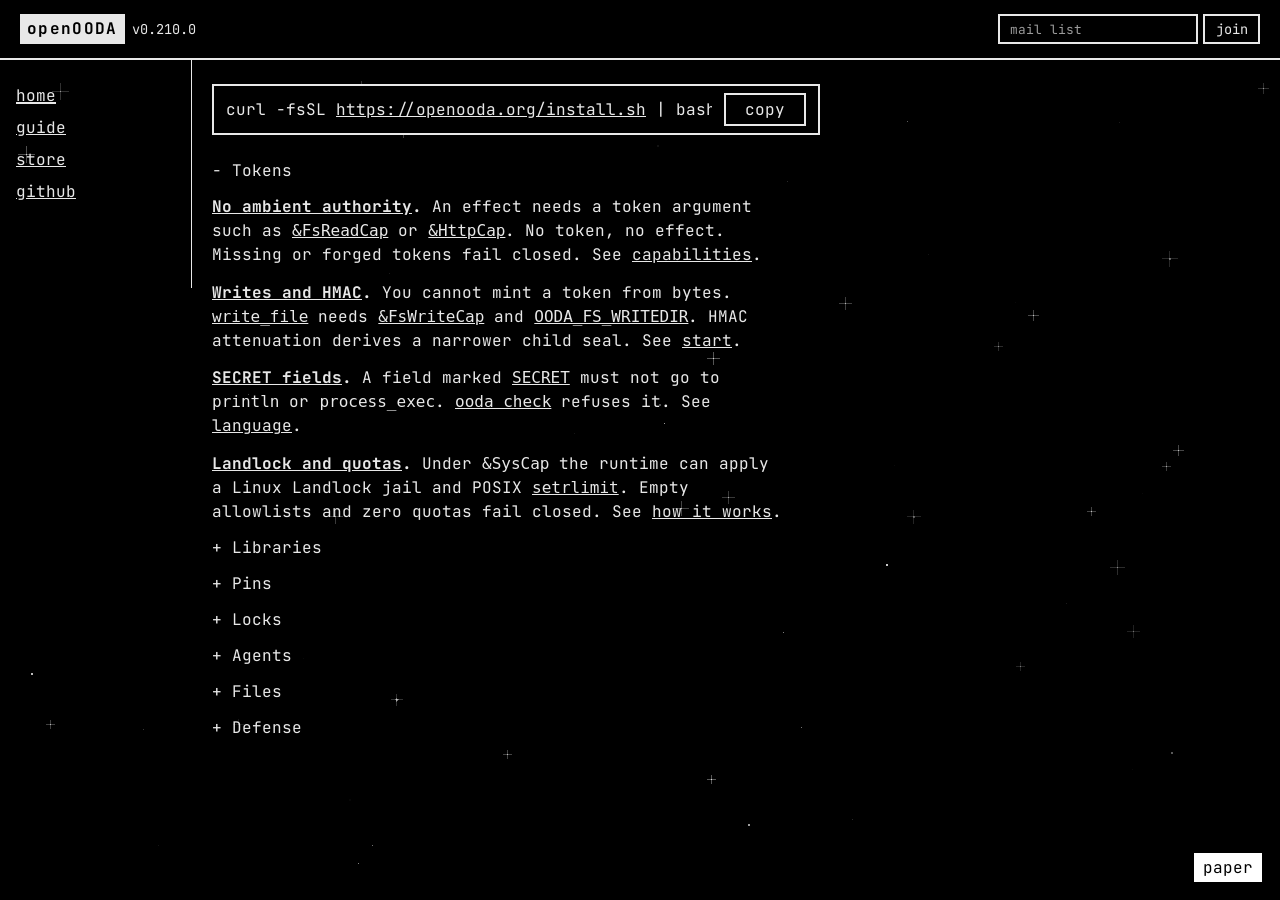
==== commit 36d8c125: "feat(ui): add twinkling theme-reactive pixel stars with lens flares" ====
--- a/index.html
+++ b/index.html
@@ -47,6 +47,17 @@
       font-size: 16px;
       line-height: 1.5;
     }
+    #sky {
+      position: fixed; top: 0; left: 0; width: 100vw; height: 100vh;
+      pointer-events: none; z-index: 0;
+    }
+    header, .wrap { position: relative; z-index: 1; }
+    @media (prefers-reduced-motion: reduce) {
+      #sky { display: none; }
+    }
+    @media print {
+      #sky { display: none !important; }
+    }
     header {
       position: sticky; top: 0; z-index: 10; background: var(--bg);
       display: flex; flex-wrap: wrap; align-items: center; justify-content: space-between;
@@ -459,6 +470,96 @@
           if (r.ok) ok(); else fail();
         }).catch(fail);
       });
+
+      (function () {
+        var canvas = document.createElement("canvas");
+        canvas.id = "sky";
+        canvas.setAttribute("aria-hidden", "true");
+        document.body.prepend(canvas);
+        var ctx = canvas.getContext("2d");
+        if (!ctx) return;
+        var stars = [];
+        var dpr = window.devicePixelRatio || 1;
+        function resize() {
+          dpr = window.devicePixelRatio || 1;
+          var w = window.innerWidth;
+          var h = window.innerHeight;
+          canvas.width = w * dpr;
+          canvas.height = h * dpr;
+          canvas.style.width = w + "px";
+          canvas.style.height = h + "px";
+          ctx.setTransform(dpr, 0, 0, dpr, 0, 0);
+          initStars(w, h);
+        }
+        function initStars(w, h) {
+          stars = [];
+          var total = Math.max(35, Math.min(85, Math.floor((w * h) / 18000)));
+          for (var i = 0; i < total; i++) {
+            stars.push({
+              x: Math.random() * w,
+              y: Math.random() * h,
+              size: Math.random() > 0.75 ? 2 : 1,
+              flare: Math.random() > 0.45,
+              flareLen: Math.floor(Math.random() * 5) + 4,
+              phase: Math.random() * Math.PI * 2,
+              speed: 0.006 + Math.random() * 0.012,
+              maxAlpha: 0.35 + Math.random() * 0.55
+            });
+          }
+        }
+        function hexToRgb(hex) {
+          hex = (hex || "").trim();
+          if (hex.charAt(0) === "#") {
+            if (hex.length === 4) {
+              return [parseInt(hex[1]+hex[1], 16), parseInt(hex[2]+hex[2], 16), parseInt(hex[3]+hex[3], 16)];
+            } else if (hex.length >= 7) {
+              return [parseInt(hex.slice(1, 3), 16), parseInt(hex.slice(3, 5), 16), parseInt(hex.slice(5, 7), 16)];
+            }
+          }
+          return [232, 232, 232];
+        }
+        var curRgb = [232, 232, 232];
+        function updateThemeColor() {
+          var style = getComputedStyle(document.documentElement);
+          var fg = style.getPropertyValue("--fg") || "#e8e8e8";
+          curRgb = hexToRgb(fg);
+        }
+        function draw() {
+          var w = window.innerWidth;
+          var h = window.innerHeight;
+          ctx.clearRect(0, 0, w, h);
+          var r = curRgb[0], g = curRgb[1], b = curRgb[2];
+          for (var i = 0; i < stars.length; i++) {
+            var s = stars[i];
+            s.phase += s.speed;
+            var alpha = (Math.sin(s.phase) * 0.5 + 0.5) * s.maxAlpha;
+            if (alpha <= 0.02) continue;
+            var x = Math.floor(s.x);
+            var y = Math.floor(s.y);
+            ctx.fillStyle = "rgba(" + r + "," + g + "," + b + "," + alpha.toFixed(3) + ")";
+            ctx.fillRect(x, y, s.size, s.size);
+            if (s.flare && alpha > 0.22) {
+              var fl = s.flareLen;
+              var fa = (alpha * 0.45).toFixed(3);
+              ctx.fillStyle = "rgba(" + r + "," + g + "," + b + "," + fa + ")";
+              ctx.fillRect(x - fl, y, fl * 2 + s.size, 1);
+              ctx.fillRect(x, y - fl, 1, fl * 2 + s.size);
+              if (s.size > 1 && alpha > 0.45) {
+                ctx.fillStyle = "rgba(" + r + "," + g + "," + b + "," + (alpha * 0.8).toFixed(3) + ")";
+                ctx.fillRect(x - 1, y, s.size + 2, 1);
+                ctx.fillRect(x, y - 1, 1, s.size + 2);
+              }
+            }
+          }
+          requestAnimationFrame(draw);
+        }
+        window.addEventListener("resize", resize);
+        var observer = new MutationObserver(updateThemeColor);
+        observer.observe(document.documentElement, { attributes: true, attributeFilter: ["data-theme"] });
+        resize();
+        updateThemeColor();
+        draw();
+      })();
     })();
   </script>
 </body>
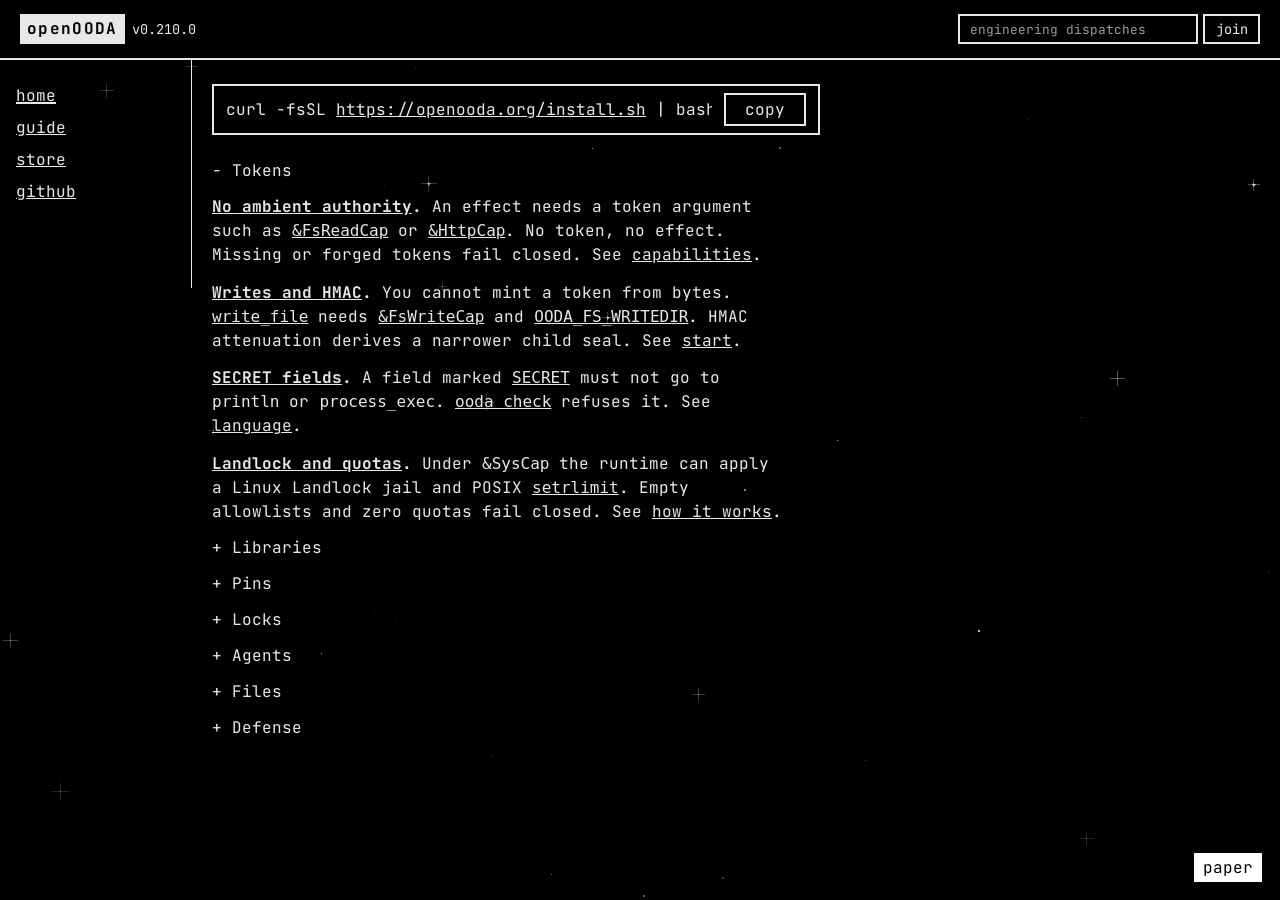
==== commit 56f03a77: "feat(ui): make header/footer transparent for stars and rename dispatches input" ====
--- a/index.html
+++ b/index.html
@@ -59,7 +59,10 @@
       #sky { display: none !important; }
     }
     header {
-      position: sticky; top: 0; z-index: 10; background: var(--bg);
+      position: sticky; top: 0; z-index: 10;
+      background: transparent;
+      backdrop-filter: blur(8px);
+      -webkit-backdrop-filter: blur(8px);
       display: flex; flex-wrap: wrap; align-items: center; justify-content: space-between;
       gap: 0.75rem 1.25rem; padding: 0.85rem 1.25rem; border-bottom: 2px solid var(--fg);
     }
@@ -96,11 +99,11 @@
     }
     .mail-header input[type="email"] {
       font: inherit;
-      background: var(--bg);
+      background: transparent;
       color: var(--fg);
       border: 2px solid var(--fg);
       padding: 0.2rem 0.65rem;
-      width: 25ch;
+      width: 30ch;
       min-width: 0;
       box-sizing: border-box;
       font-size: 0.85rem;
@@ -306,7 +309,7 @@
     </div>
     <div class="header-actions">
       <form class="mail-header" id="mail" action="https://collect.openooda.org/v1/emails" method="post">
-        <input type="email" name="email" placeholder="mail list" autocomplete="email" required>
+        <input type="email" name="email" placeholder="engineering dispatches" autocomplete="email" required>
         <input class="hp" type="text" name="website" tabindex="-1" autocomplete="off">
         <button type="submit" id="join">join</button>
       </form>
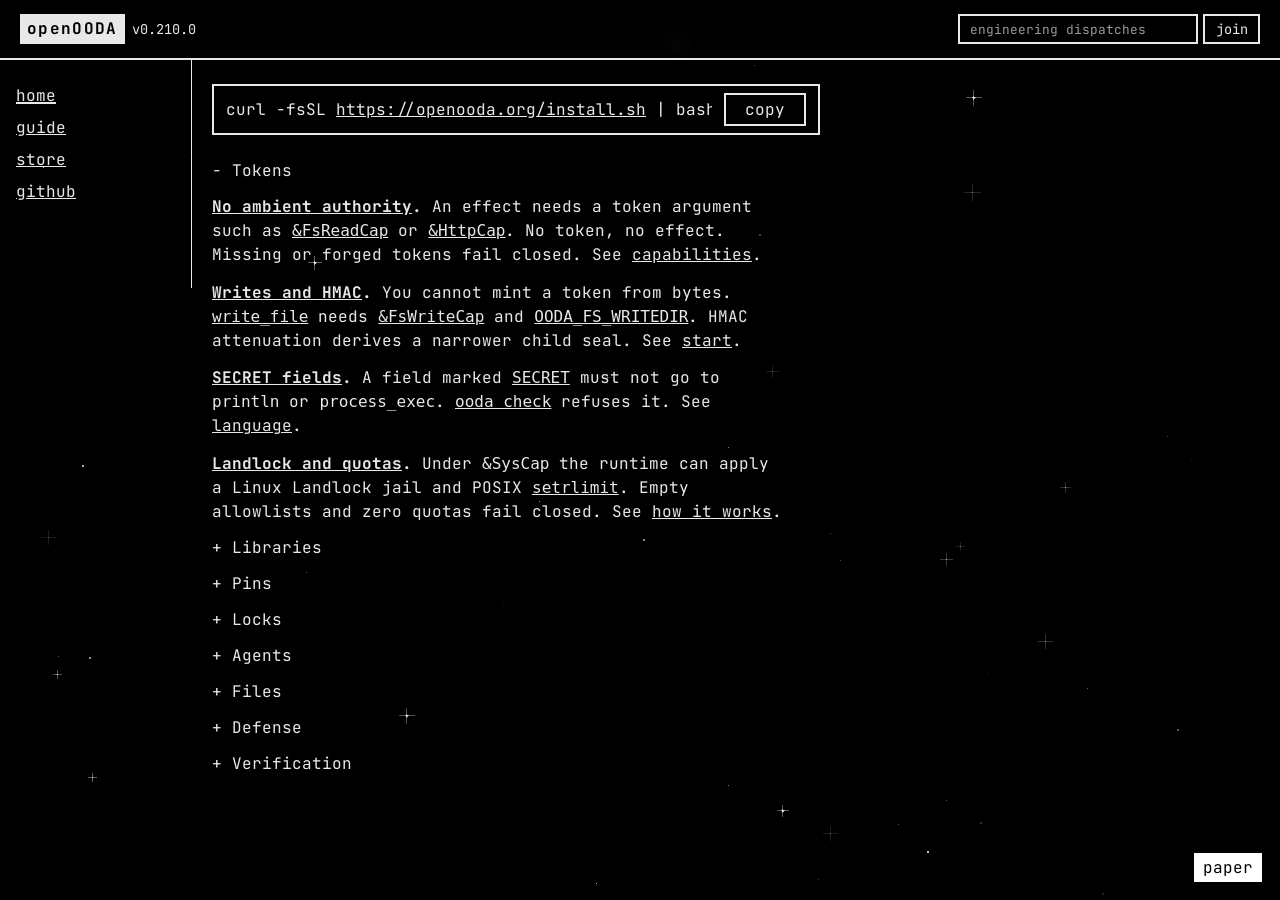
==== commit de7fc3ac: "feat(docs): add Zero Trust Verification section and QA guide page" ====
--- a/index.html
+++ b/index.html
@@ -394,6 +394,15 @@
           <p><strong><a href="/guide/#Safety.oot">Tokens still bind</a>.</strong> A morphed binary does not mint <code>&amp;FsReadCap</code> or <code>&amp;ProcessCap</code>. Landlock still needs <code>&amp;SysCap</code>. Read <a href="/guide/#Safety.oot">capabilities</a>.</p>
         </div>
       </details>
+      <details class="drop">
+        <summary>Verification</summary>
+        <div class="drop-body">
+          <p><strong><a href="/guide/#QA.oot">Zero-trust rule</a>.</strong> We treat all inputs, headers, and capability tokens as untrusted. We do not trust docstrings or mock objects. Every proof executes on live compiled binaries. See <a href="/guide/#QA.oot">verification</a>.</p>
+          <p><strong><a href="/guide/#QA.oot">First principles</a>.</strong> We verify physical and mathematical invariants on live outputs. B-trees verify sorted order. Hash functions match official FIPS 180-4 hex vectors. Linear algebra solvers prove exact matrix determinants. Missing or invalid inputs fail closed.</p>
+          <p><strong><a href="/guide/#QA.oot">Resilient code</a>.</strong> Functions return explicit <code>Result[T, String]</code> types. Errors use the standard <code>ERR\t</code> format. The system contains zero panics, zero segfaults, and zero unhandled exceptions. Chaos soak tests prove zero-byte memory growth over continuous cycles.</p>
+          <p><strong><a href="/guide/#QA.oot">Multi-compiler matrix</a>.</strong> Test suites execute across all sovereign backends: C99, native x86-64, native AArch64, and WebAssembly. All four backends must produce bit-exact identical stdout, exit codes, and memory states.</p>
+        </div>
+      </details>
     </main>
     </div>
   </div>
